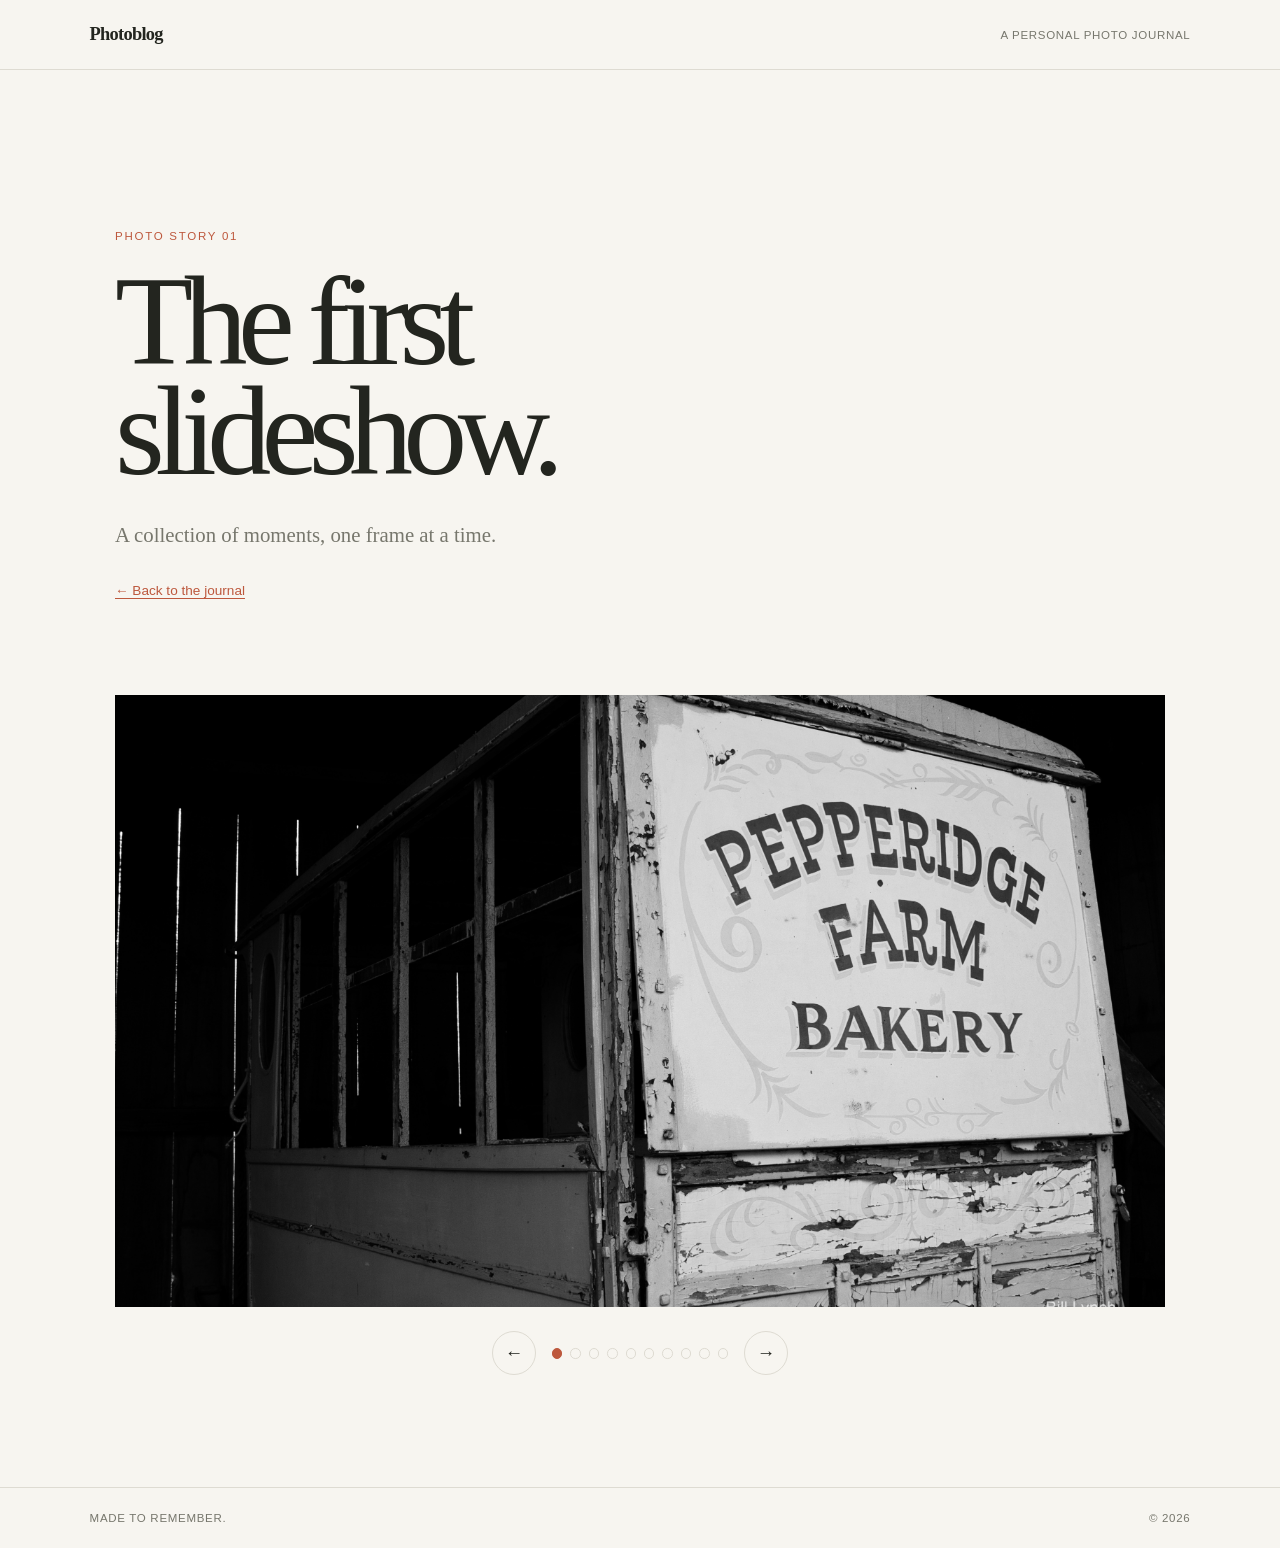
==== site/first-slideshow/index.html @ 9752cb00 "First slideshow" ====
<!doctype html>
<html lang="en">
  <head>
    <meta charset="utf-8">
    <meta name="viewport" content="width=device-width, initial-scale=1">
    <meta name="description" content="The first photo slideshow.">
    <title>The First Slideshow — Photoblog</title>
    <link rel="stylesheet" href="../styles.css">
    <script src="../slideshow.js" defer></script>
  </head>
  <body>
    <header class="site-header">
      <a class="wordmark" href="../">Photoblog</a>
      <span class="header-note">A personal photo journal</span>
    </header>

    <main>
      <section class="intro slideshow-intro" aria-labelledby="page-title">
        <p class="eyebrow">Photo story 01</p>
        <h1 id="page-title">The first<br>slideshow.</h1>
        <p class="intro-copy">A collection of moments, one frame at a time.</p>
        <a class="back-link" href="../">← Back to the journal</a>
      </section>

      <section class="journal" aria-label="First photo slideshow">
        <div class="slideshow" data-slideshow role="region" aria-roledescription="carousel" aria-label="The first slideshow" hidden>
          <div class="slides">
            <figure class="slide">
              <img src="../photos/first-slideshow/20261014_0047.jpeg" alt="Photograph 20261014_0047">
            </figure>
            <figure class="slide">
              <img src="../photos/first-slideshow/20261014_0048.jpeg" alt="Photograph 20261014_0048">
            </figure>
            <figure class="slide">
              <img src="../photos/first-slideshow/20261017_0046.jpeg" alt="Photograph 20261017_0046">
            </figure>
            <figure class="slide">
              <img src="../photos/first-slideshow/20261018_0004.jpeg" alt="Photograph 20261018_0004">
            </figure>
            <figure class="slide">
              <img src="../photos/first-slideshow/20261018_0038.jpeg" alt="Photograph 20261018_0038">
            </figure>
            <figure class="slide">
              <img src="../photos/first-slideshow/20261018_0042.jpeg" alt="Photograph 20261018_0042">
            </figure>
            <figure class="slide">
              <img src="../photos/first-slideshow/DSCF0165.jpeg" alt="Photograph DSCF0165">
            </figure>
            <figure class="slide">
              <img src="../photos/first-slideshow/IMG_1033.jpeg" alt="Photograph IMG_1033">
            </figure>
            <figure class="slide">
              <img src="../photos/first-slideshow/IMG_1038.jpeg" alt="Photograph IMG_1038">
            </figure>
            <figure class="slide">
              <img src="../photos/first-slideshow/IMG_1050.jpeg" alt="Photograph IMG_1050">
            </figure>
          </div>
          <div class="slideshow-controls">
            <button class="slide-arrow" type="button" data-previous aria-label="Previous photo">←</button>
            <div class="slide-pagination" data-pagination role="group" aria-label="Choose a photo"></div>
            <button class="slide-arrow" type="button" data-next aria-label="Next photo">→</button>
          </div>
          <p class="slide-status" data-status aria-live="polite"></p>
        </div>
        <div class="empty-state">
          <span class="empty-mark" aria-hidden="true">✳</span>
          <p>Your first photo story starts here.</p>
          <p class="empty-hint">Add photos to <code>site/photos/first-slideshow/</code>, then add one slide per photo to this page.</p>
        </div>
      </section>
    </main>

    <footer class="site-footer">
      <span>Made to remember.</span>
      <span>© <span id="year">2026</span></span>
    </footer>
  </body>
</html>
---- site/styles.css ----
:root {
  color-scheme: light;
  --paper: #f7f5f0;
  --ink: #23251f;
  --muted: #77776d;
  --accent: #bd583d;
  --line: #dedbd2;
  font-family: Georgia, "Times New Roman", serif;
  font-synthesis: none;
  text-rendering: optimizeLegibility;
}

* {
  box-sizing: border-box;
}

body {
  min-width: 320px;
  margin: 0;
  background: var(--paper);
  color: var(--ink);
}

.site-header,
.site-footer {
  display: flex;
  align-items: center;
  justify-content: space-between;
  padding: 1.5rem 7vw;
}

.site-header {
  border-bottom: 1px solid var(--line);
}

.wordmark {
  color: var(--ink);
  font-size: 1.15rem;
  font-weight: 700;
  letter-spacing: -0.04em;
  text-decoration: none;
}

.header-note,
.site-footer,
.section-heading span {
  color: var(--muted);
  font-family: Arial, sans-serif;
  font-size: 0.72rem;
  letter-spacing: 0.06em;
  text-transform: uppercase;
}

main {
  width: min(100% - 14vw, 1050px);
  margin: 0 auto;
}

.intro {
  padding: clamp(5rem, 13vw, 10rem) 0 clamp(4rem, 10vw, 8rem);
}

.eyebrow {
  margin: 0 0 1.5rem;
  color: var(--accent);
  font-family: Arial, sans-serif;
  font-size: 0.72rem;
  letter-spacing: 0.15em;
  text-transform: uppercase;
}

h1 {
  margin: 0;
  font-size: clamp(4rem, 10vw, 8.5rem);
  font-weight: 400;
  letter-spacing: -0.075em;
  line-height: 0.86;
}

.intro-copy {
  max-width: 26rem;
  margin: 2rem 0 0;
  color: var(--muted);
  font-size: clamp(1.05rem, 2vw, 1.3rem);
  line-height: 1.6;
}

.journal {
  padding-bottom: 7rem;
}

.section-heading {
  display: flex;
  align-items: baseline;
  justify-content: space-between;
  padding-bottom: 1rem;
  border-bottom: 1px solid var(--line);
}

h2 {
  margin: 0;
  font-size: 1.4rem;
  font-weight: 400;
}

.empty-state {
  display: grid;
  min-height: 15rem;
  align-content: center;
  justify-items: center;
  padding: 2rem;
  text-align: center;
}

.empty-mark {
  color: var(--accent);
  font-size: 2rem;
}

.empty-state p {
  margin: 0.75rem 0 0;
  font-size: 1.25rem;
}

.empty-state .empty-hint {
  max-width: 25rem;
  color: var(--muted);
  font-family: Arial, sans-serif;
  font-size: 0.85rem;
  line-height: 1.6;
}

.story-link {
  display: flex;
  align-items: center;
  justify-content: space-between;
  gap: 2rem;
  margin-top: 1.5rem;
  padding: clamp(1.5rem, 5vw, 3rem);
  border: 1px solid var(--line);
  color: var(--ink);
  text-decoration: none;
  transition: border-color 180ms ease, background-color 180ms ease;
}

.story-link:hover {
  border-color: var(--accent);
  background: #f1eee7;
}

.story-link:focus-visible,
.back-link:focus-visible {
  outline: 2px solid var(--accent);
  outline-offset: 4px;
}

.story-link-copy {
  display: grid;
  gap: 0.75rem;
}

.story-link-copy .eyebrow {
  margin: 0;
}

.story-link-title {
  font-size: clamp(1.5rem, 4vw, 2.5rem);
}

.story-link-hint {
  color: var(--muted);
  font-family: Arial, sans-serif;
  font-size: 0.9rem;
  line-height: 1.5;
}

.story-link-arrow {
  color: var(--accent);
  font-size: 1.75rem;
}

.slideshow-intro {
  padding-bottom: 4rem;
}

.back-link {
  display: inline-block;
  margin-top: 2rem;
  color: var(--accent);
  font-family: Arial, sans-serif;
  font-size: 0.85rem;
  text-decoration-thickness: 1px;
  text-underline-offset: 0.25em;
}

.slideshow {
  padding-top: 2rem;
}

.slides {
  overflow: hidden;
  background: #e9e5dc;
}

.slide {
  margin: 0;
  animation: arrive 300ms ease-out;
}

.slide[hidden],
.slideshow[hidden],
.empty-state[hidden] {
  display: none;
}

.slide img {
  display: block;
  width: 100%;
  max-height: min(68vh, 720px);
  aspect-ratio: 3 / 2;
  object-fit: cover;
}

.slide figcaption {
  padding: 1rem 0 0;
  color: var(--muted);
  font-size: 1rem;
  line-height: 1.5;
}

.slideshow-controls {
  display: flex;
  align-items: center;
  justify-content: center;
  gap: 1rem;
  margin-top: 1.5rem;
}

.slide-arrow,
.slide-dot {
  display: inline-grid;
  place-items: center;
  border: 1px solid var(--line);
  background: transparent;
  color: var(--ink);
  cursor: pointer;
}

.slide-arrow {
  width: 2.75rem;
  height: 2.75rem;
  border-radius: 50%;
  font-size: 1.15rem;
}

.slide-pagination {
  display: flex;
  gap: 0.5rem;
}

.slide-dot {
  width: 0.65rem;
  height: 0.65rem;
  padding: 0;
  border-radius: 50%;
}

.slide-dot[aria-current="true"] {
  border-color: var(--accent);
  background: var(--accent);
}

.slide-arrow:hover,
.slide-dot:hover {
  border-color: var(--accent);
}

.slide-arrow:focus-visible,
.slide-dot:focus-visible {
  outline: 2px solid var(--accent);
  outline-offset: 3px;
}

.slide-status {
  position: absolute;
  width: 1px;
  height: 1px;
  overflow: hidden;
  clip: rect(0, 0, 0, 0);
  white-space: nowrap;
  clip-path: inset(50%);
}

@keyframes arrive {
  from {
    opacity: 0.65;
  }
  to {
    opacity: 1;
  }
}

@media (prefers-reduced-motion: reduce) {
  .slide,
  .story-link {
    animation: none;
    transition: none;
  }
}

code {
  font-size: 0.9em;
}

.site-footer {
  border-top: 1px solid var(--line);
}

@media (max-width: 520px) {
  .site-header,
  .site-footer {
    padding-right: 6vw;
    padding-left: 6vw;
  }

  main {
    width: 88%;
  }

  .header-note {
    font-size: 0.6rem;
  }
}
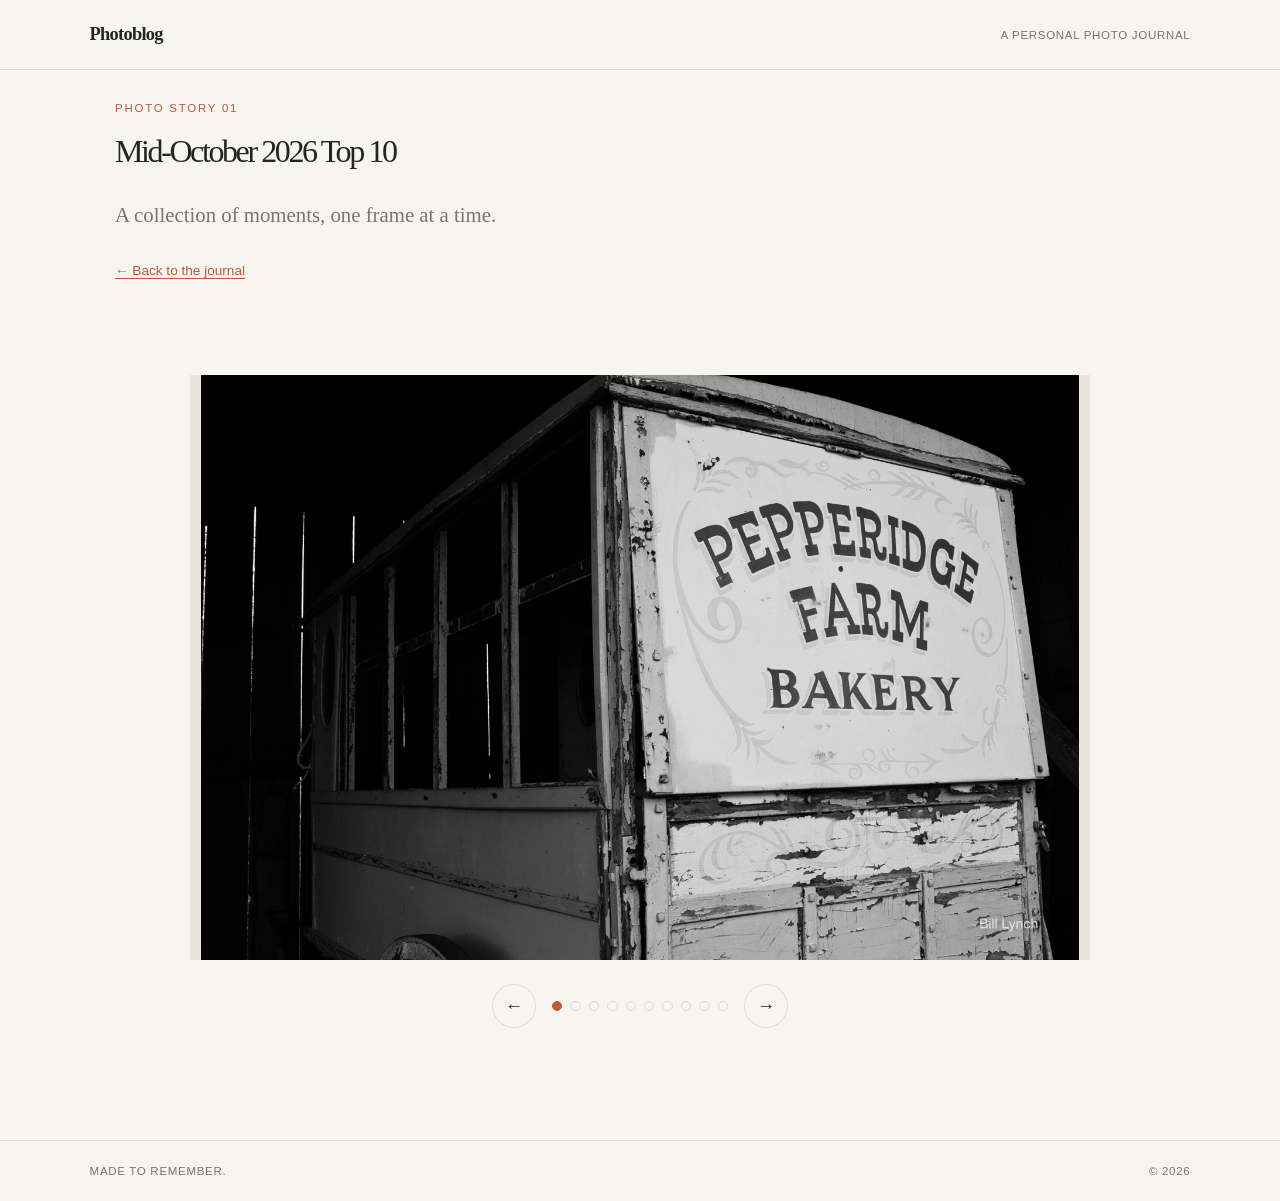
==== commit 501a6a51: "Style updates" ====
--- a/site/first-slideshow/index.html
+++ b/site/first-slideshow/index.html
@@ -17,7 +17,7 @@
     <main>
       <section class="intro slideshow-intro" aria-labelledby="page-title">
         <p class="eyebrow">Photo story 01</p>
-        <h1 id="page-title">The first<br>slideshow.</h1>
+        <h1 id="page-title">Mid-October 2026 Top 10</h1>
         <p class="intro-copy">A collection of moments, one frame at a time.</p>
         <a class="back-link" href="../">← Back to the journal</a>
       </section>
--- a/site/styles.css
+++ b/site/styles.css
@@ -57,7 +57,7 @@
 }
 
 .intro {
-  padding: clamp(5rem, 13vw, 10rem) 0 clamp(4rem, 10vw, 8rem);
+  padding: 2rem 0 clamp(4rem, 10vw, 8rem);
 }
 
 .eyebrow {
@@ -71,7 +71,7 @@
 
 h1 {
   margin: 0;
-  font-size: clamp(4rem, 10vw, 8.5rem);
+  font-size: clamp(2rem, 5vw, 4.25rem);
   font-weight: 400;
   letter-spacing: -0.075em;
   line-height: 0.86;
@@ -136,7 +136,7 @@
   justify-content: space-between;
   gap: 2rem;
   margin-top: 1.5rem;
-  padding: clamp(1.5rem, 5vw, 3rem);
+  padding: 1rem clamp(1.5rem, 5vw, 3rem);
   border: 1px solid var(--line);
   color: var(--ink);
   text-decoration: none;
@@ -183,6 +183,10 @@
   padding-bottom: 4rem;
 }
 
+.slideshow-intro h1 {
+  font-size: clamp(1rem, 2.5vw, 2.125rem);
+}
+
 .back-link {
   display: inline-block;
   margin-top: 2rem;
@@ -198,6 +202,8 @@
 }
 
 .slides {
+  width: min(100%, 900px);
+  margin-inline: auto;
   overflow: hidden;
   background: #e9e5dc;
 }
@@ -215,10 +221,12 @@
 
 .slide img {
   display: block;
-  width: 100%;
-  max-height: min(68vh, 720px);
-  aspect-ratio: 3 / 2;
-  object-fit: cover;
+  width: auto;
+  max-width: 100%;
+  max-height: min(65vh, 600px);
+  height: auto;
+  margin-inline: auto;
+  object-fit: contain;
 }
 
 .slide figcaption {
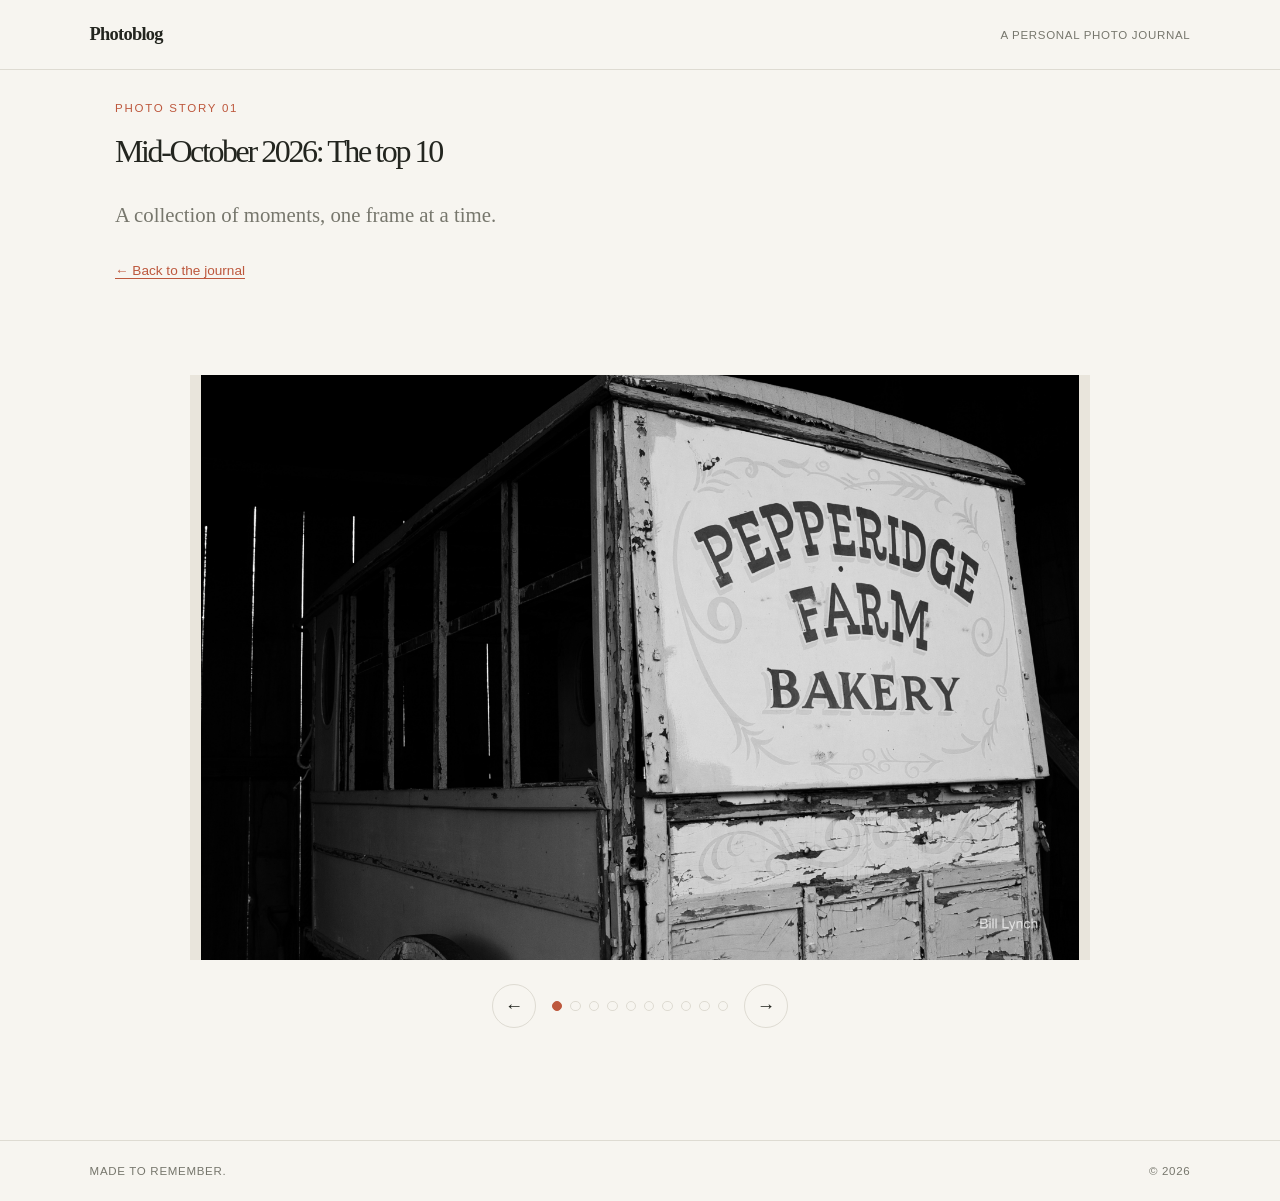
==== commit a0858170: "Fix some typos" ====
--- a/site/first-slideshow/index.html
+++ b/site/first-slideshow/index.html
@@ -17,7 +17,7 @@
     <main>
       <section class="intro slideshow-intro" aria-labelledby="page-title">
         <p class="eyebrow">Photo story 01</p>
-        <h1 id="page-title">Mid-October 2026 Top 10</h1>
+        <h1 id="page-title">Mid-October 2026: The top 10</h1>
         <p class="intro-copy">A collection of moments, one frame at a time.</p>
         <a class="back-link" href="../">← Back to the journal</a>
       </section>
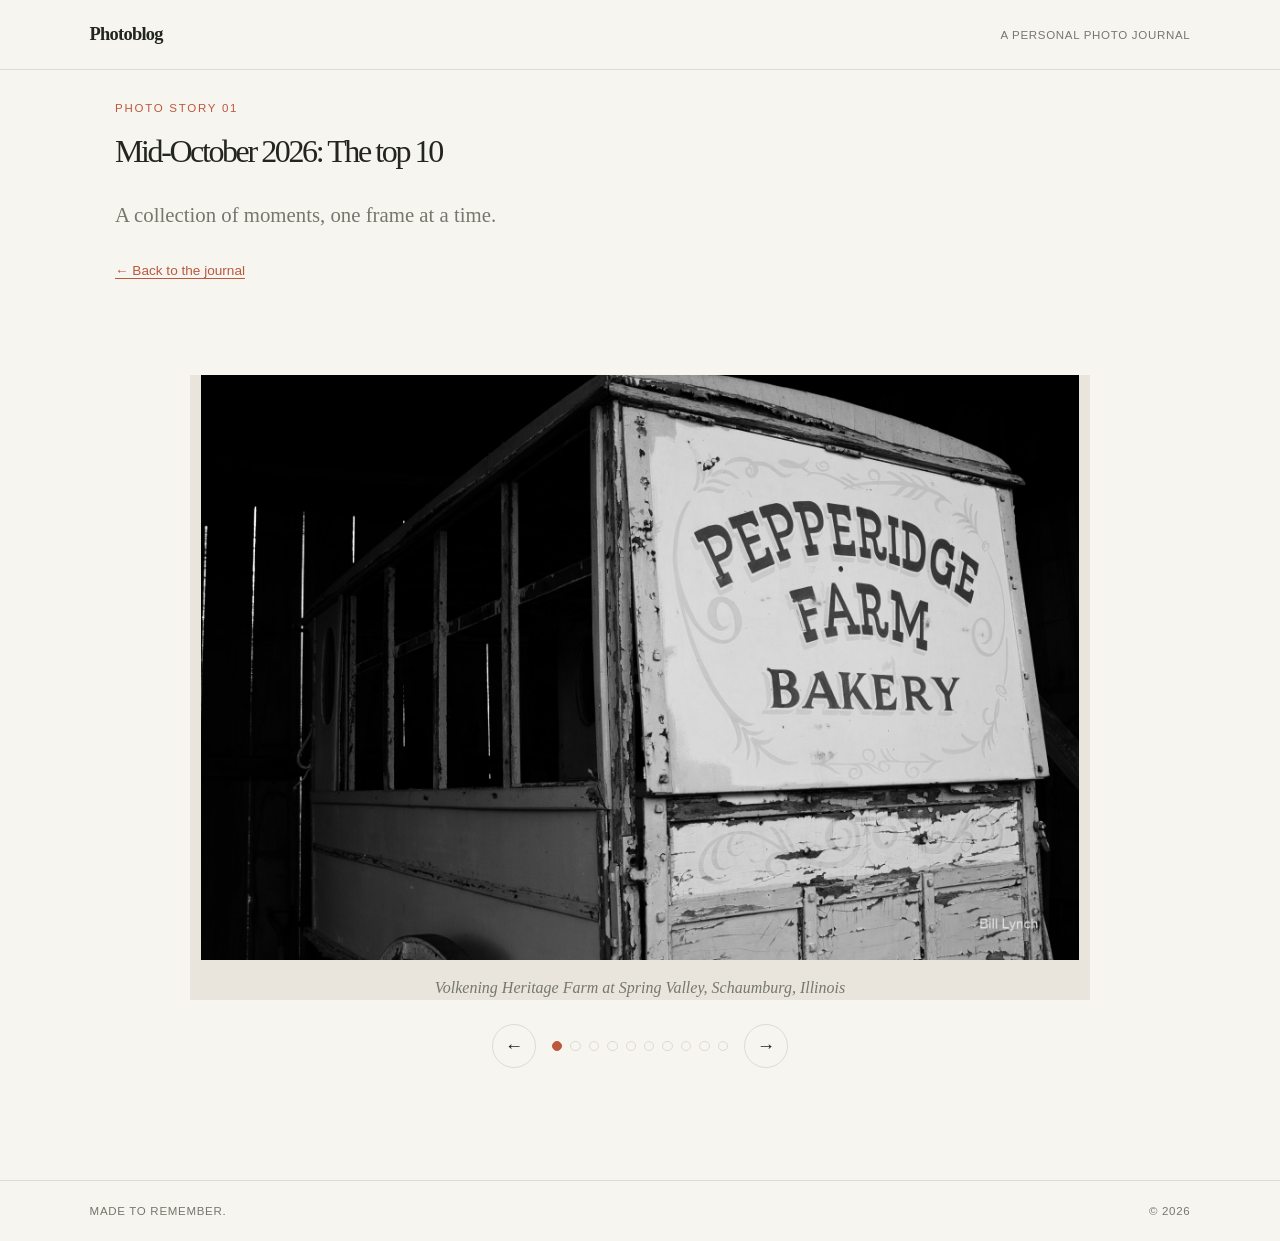
==== commit 33c15767: "Add captions" ====
--- a/site/first-slideshow/index.html
+++ b/site/first-slideshow/index.html
@@ -27,33 +27,43 @@
           <div class="slides">
             <figure class="slide">
               <img src="../photos/first-slideshow/20261014_0047.jpeg" alt="Photograph 20261014_0047">
+              <figcaption>Volkening Heritage Farm at Spring Valley, Schaumburg, Illinois</figcaption>
             </figure>
             <figure class="slide">
               <img src="../photos/first-slideshow/20261014_0048.jpeg" alt="Photograph 20261014_0048">
+              <figcaption>Volkening Heritage Farm at Spring Valley, Schaumburg, Illinois</figcaption>
             </figure>
             <figure class="slide">
               <img src="../photos/first-slideshow/20261017_0046.jpeg" alt="Photograph 20261017_0046">
+              <figcaption>Temperance River State Park, Tofte, Minnesota</figcaption>
             </figure>
             <figure class="slide">
               <img src="../photos/first-slideshow/20261018_0004.jpeg" alt="Photograph 20261018_0004">
+              <figcaption>Artist Point, Grand Marais, Minnesota</figcaption>
             </figure>
             <figure class="slide">
               <img src="../photos/first-slideshow/20261018_0038.jpeg" alt="Photograph 20261018_0038">
+              <figcaption>Artist Point, Grand Marais, Minnesota</figcaption>
             </figure>
             <figure class="slide">
               <img src="../photos/first-slideshow/20261018_0042.jpeg" alt="Photograph 20261018_0042">
+              <figcaption>Artist Point, Grand Marais, Minnesota</figcaption>
             </figure>
             <figure class="slide">
               <img src="../photos/first-slideshow/DSCF0165.jpeg" alt="Photograph DSCF0165">
+              <figcaption>Chester Woods Park, Rochester, Minnesota</figcaption>
             </figure>
             <figure class="slide">
               <img src="../photos/first-slideshow/IMG_1033.jpeg" alt="Photograph IMG_1033">
+              <figcaption>Quarry Hill Nature Center, Rochester, Minnesota</figcaption>
             </figure>
             <figure class="slide">
               <img src="../photos/first-slideshow/IMG_1038.jpeg" alt="Photograph IMG_1038">
+              <figcaption>Quarry Hill Nature Center, Rochester, Minnesota</figcaption>
             </figure>
             <figure class="slide">
               <img src="../photos/first-slideshow/IMG_1050.jpeg" alt="Photograph IMG_1050">
+              <figcaption>Quarry Hill Nature Center, Rochester, Minnesota</figcaption>
             </figure>
           </div>
           <div class="slideshow-controls">
--- a/site/styles.css
+++ b/site/styles.css
@@ -69,12 +69,77 @@
   text-transform: uppercase;
 }
 
+.page-title-row {
+  display: flex;
+  align-items: baseline;
+  flex-wrap: wrap;
+  gap: 0.3em;
+}
+
 h1 {
   margin: 0;
   font-size: clamp(2rem, 5vw, 4.25rem);
   font-weight: 400;
   letter-spacing: -0.075em;
   line-height: 0.86;
+}
+
+.title-note {
+  position: relative;
+  display: inline-block;
+  vertical-align: baseline;
+  flex: 0 0 auto;
+  font-size: clamp(1.2rem, 3vw, 2.55rem);
+  letter-spacing: normal;
+  line-height: 1;
+}
+
+.title-note summary {
+  display: inline-block;
+  color: var(--accent);
+  cursor: pointer;
+  list-style: none;
+}
+
+.title-note summary::-webkit-details-marker {
+  display: none;
+}
+
+.title-note summary:focus-visible {
+  border-radius: 0.15em;
+  outline: 2px solid var(--accent);
+  outline-offset: 3px;
+}
+
+.title-note-popup {
+  position: absolute;
+  display: block;
+  z-index: 1;
+  top: calc(100% + 0.75rem);
+  left: 0;
+  width: min(34rem, calc(100vw - 3rem));
+  padding: 1rem 1.25rem;
+  border: 1px solid var(--line);
+  background: var(--paper);
+  box-shadow: 0 0.5rem 1.5rem rgb(35 37 31 / 12%);
+  color: var(--ink);
+  font-family: inherit;
+  font-size: clamp(1.05rem, 2vw, 1.3rem);
+  font-style: italic;
+  font-weight: 400;
+  letter-spacing: normal;
+  line-height: 1.6;
+  opacity: 0;
+  pointer-events: none;
+  visibility: hidden;
+}
+
+.title-note:hover .title-note-popup,
+.title-note:focus-within .title-note-popup,
+.title-note[open] .title-note-popup {
+  opacity: 1;
+  pointer-events: auto;
+  visibility: visible;
 }
 
 .intro-copy {
@@ -175,8 +240,16 @@
 }
 
 .story-link-arrow {
+  flex: 0 0 auto;
   color: var(--accent);
-  font-size: 1.75rem;
+  font-size: 2rem;
+  line-height: 1;
+  transition: transform 180ms ease;
+}
+
+.story-link:hover .story-link-arrow,
+.story-link:focus-visible .story-link-arrow {
+  transform: translate(0.15rem, -0.15rem);
 }
 
 .slideshow-intro {
@@ -233,7 +306,9 @@
   padding: 1rem 0 0;
   color: var(--muted);
   font-size: 1rem;
+  font-style: italic;
   line-height: 1.5;
+  text-align: center;
 }
 
 .slideshow-controls {
